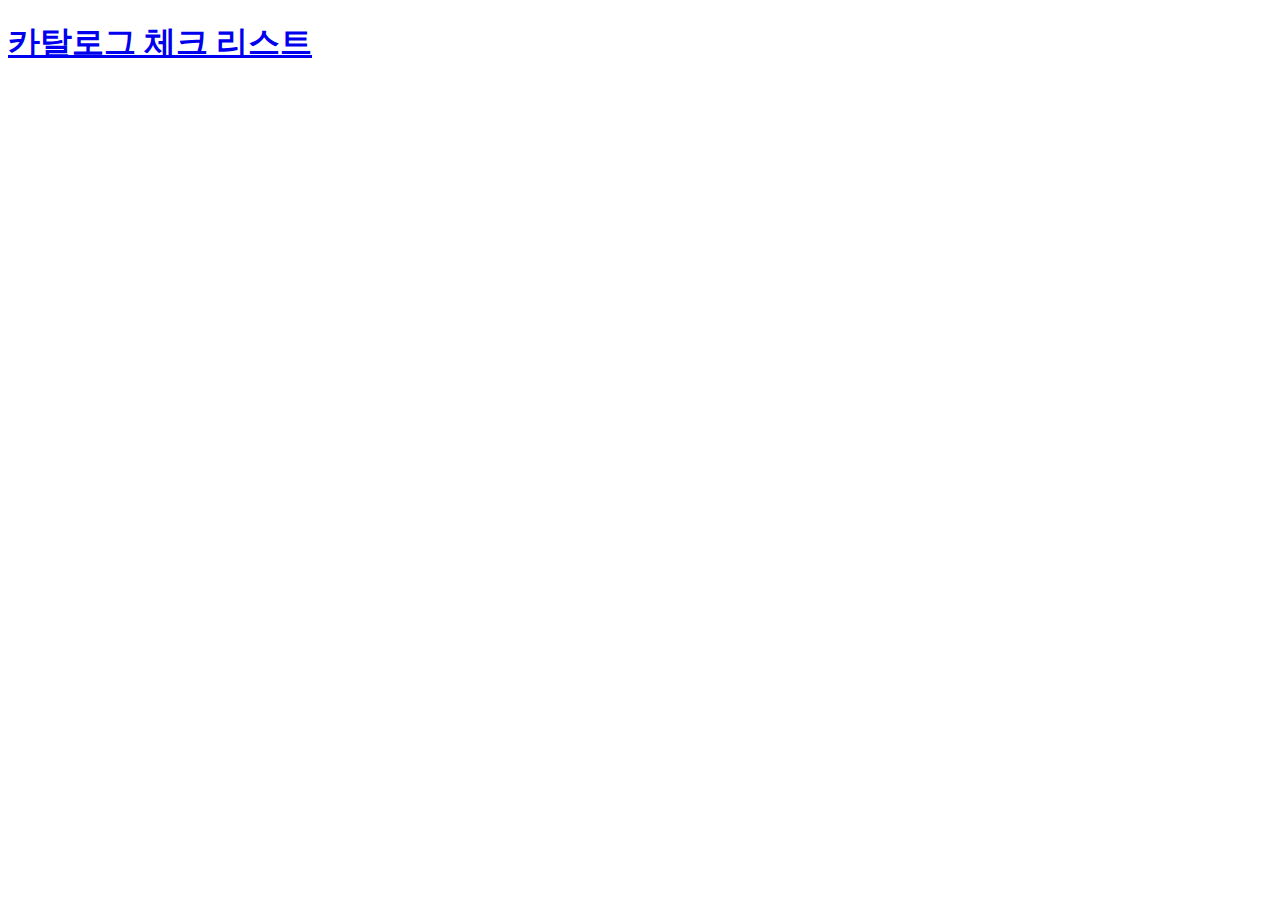
==== index.html @ 68a9fef1 "Create repository" ====
<!DOCTYPE html>
<html lang="kr">
<head>
    <meta charset="UTF-8">
    <meta name="viewport" content="width=device-width, initial-scale=1.0">
    <title>카탈로그 체크 리스트</title>
    <link rel="stylesheet" href="css/main.css">
</head>
<body>
    <div class="container">
        <h1 class="title">
            <a href="/">카탈로그 체크 리스트</a>
        </h1>
        <div class="table-wrapper"></div>
    </div>
</body>
</html>
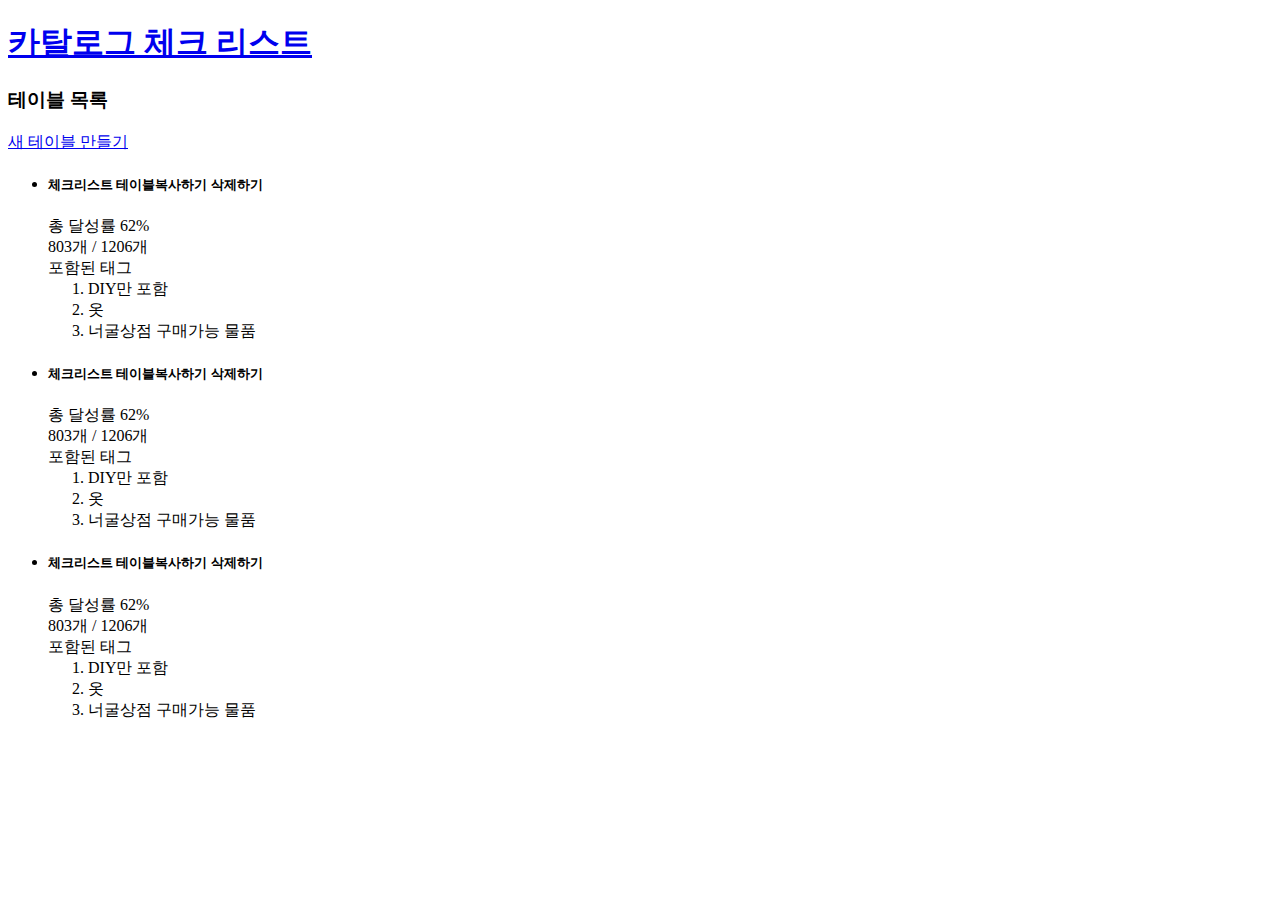
==== commit 5f5e2118: "Refector #1 - Markup base html" ====
--- a/index.html
+++ b/index.html
@@ -7,11 +7,98 @@
     <link rel="stylesheet" href="css/main.css">
 </head>
 <body>
-    <div class="container">
+    <div id="container">
         <h1 class="title">
             <a href="/">카탈로그 체크 리스트</a>
         </h1>
-        <div class="table-wrapper"></div>
+        
+        <section id="table-list-wrapper">
+            <header>
+                <h3>테이블 목록</h3>
+                <a href="/table/template-list">새 테이블 만들기</a>
+            </header>
+
+            <ul class="list">
+                <li class="table-info wrapper">
+                    <h5>
+                        체크리스트 테이블<span class="icon copy">복사하기</span>
+                        <span class="delete">삭제하기</span>
+                    </h5>
+                    <div class="card">
+                        <div class="acheivement">
+                            <div class="header">
+                                <span class="title">총 달성률</span>
+                                <span class="percentage">62%</span>
+                            </div>
+                            <div class="progress-bar"></div>
+                            <div class="count"">803개 / 1206개</div>
+                        </div>
+                        <div class="include-tags">
+                            <span class="title">포함된 태그</span>
+                            <ol class="tags">
+                                <li class="tag">DIY만 포함</li>
+                                <li class="tag">옷</li>
+                                <li class="tag">너굴상점 구매가능 물품</li>
+                            </ol>
+                        </div>
+                    </div>
+                </li>
+
+                <li class="table-info wrapper">
+                    <h5>
+                        체크리스트 테이블<span class="icon copy">복사하기</span>
+                        <span class="delete">삭제하기</span>
+                    </h5>
+                    <div class="card">
+                        <div class="acheivement">
+                            <div class="header">
+                                <span class="title">총 달성률</span>
+                                <span class="percentage">62%</span>
+                            </div>
+                            <div class="progress-bar"></div>
+                            <div class="count"">803개 / 1206개</div>
+                        </div>
+                        <div class="include-tags">
+                            <span class="title">포함된 태그</span>
+                            <ol class="tags">
+                                <li class="tag">DIY만 포함</li>
+                                <li class="tag">옷</li>
+                                <li class="tag">너굴상점 구매가능 물품</li>
+                            </ol>
+                        </div>
+                    </div>
+                </li>
+                
+                <li class="table-info wrapper">
+                    <h5>
+                        체크리스트 테이블<span class="icon copy">복사하기</span>
+                        <span class="delete">삭제하기</span>
+                    </h5>
+                    <div class="card">
+                        <div class="acheivement">
+                            <div class="header">
+                                <span class="title">총 달성률</span>
+                                <span class="percentage">62%</span>
+                            </div>
+                            <div class="progress-bar"></div>
+                            <div class="count"">803개 / 1206개</div>
+                        </div>
+                        <div class="include-tags">
+                            <span class="title">포함된 태그</span>
+                            <ol class="tags">
+                                <li class="tag">DIY만 포함</li>
+                                <li class="tag">옷</li>
+                                <li class="tag">너굴상점 구매가능 물품</li>
+                            </ol>
+                        </div>
+                    </div>
+                </li>
+            </ul>
+        </section>
     </div>
+
+    <footer>
+
+    </footer>
 </body>
 </html>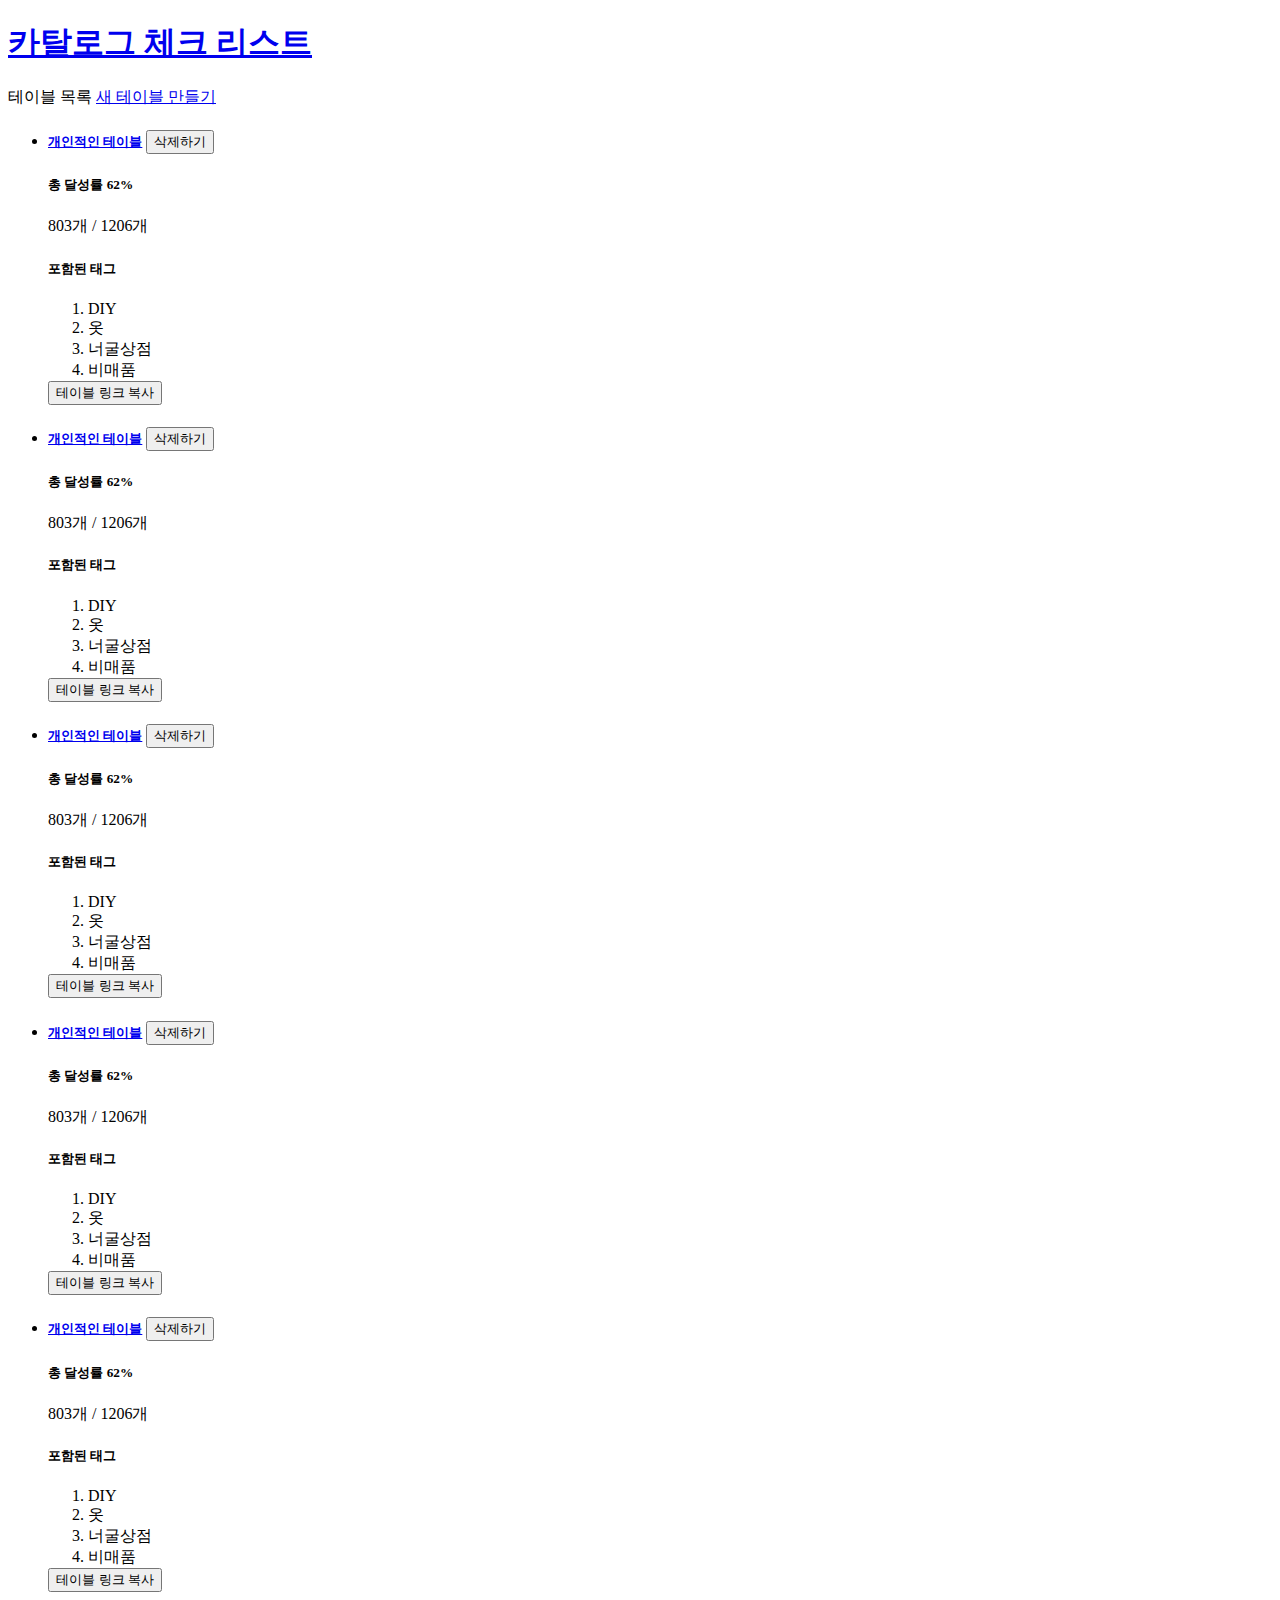
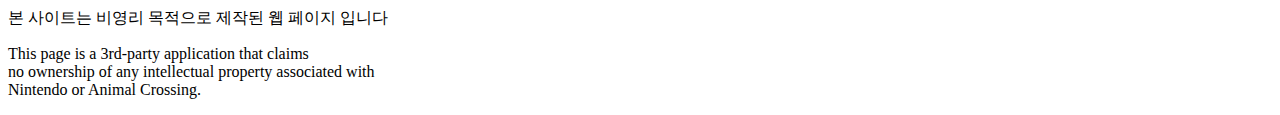
==== commit 58fd393b: "Refector #2 - Add Footer and modified classes" ====
--- a/index.html
+++ b/index.html
@@ -1,3 +1,4 @@
+<!-- https://djkeh.github.io/articles/How-to-write-a-git-commit-message-kor/ -->
 <!DOCTYPE html>
 <html lang="kr">
 <head>
@@ -9,96 +10,186 @@
 <body>
     <div id="container">
         <h1 class="title">
-            <a href="/">카탈로그 체크 리스트</a>
+            <a class="underline" href="/">카탈로그 체크 리스트</a>
         </h1>
         
         <section id="table-list-wrapper">
             <header>
-                <h3>테이블 목록</h3>
-                <a href="/table/template-list">새 테이블 만들기</a>
+                <span>테이블 목록</span>
+                <a class="text-light" href="/table/template-list">새 테이블 만들기</a>
             </header>
 
-            <ul class="list">
-                <li class="table-info wrapper">
+            <ul id="table-list">
+                <li class="table">
                     <h5>
-                        체크리스트 테이블<span class="icon copy">복사하기</span>
-                        <span class="delete">삭제하기</span>
+                        <a href="/table/view/s0mE_tAb1eID">개인적인 테이블<span class="ic-chevron-right"></span></a>
+                        <button class="delete text-light">삭제하기</button>
                     </h5>
                     <div class="card">
-                        <div class="acheivement">
-                            <div class="header">
+                        <div class="achievement">
+                            <h5 class="header">
                                 <span class="title">총 달성률</span>
                                 <span class="percentage">62%</span>
-                            </div>
-                            <div class="progress-bar"></div>
-                            <div class="count"">803개 / 1206개</div>
+                            </h5>
+                            <div class="progress-bar"><span class="progress" style="width:62%;"></span></div>
+                            <span class="count text-light">803개 / 1206개</span>
                         </div>
                         <div class="include-tags">
-                            <span class="title">포함된 태그</span>
+                            <h5 class="header">포함된 태그</h5>
                             <ol class="tags">
-                                <li class="tag">DIY만 포함</li>
+                                <li class="tag">DIY</li>
                                 <li class="tag">옷</li>
-                                <li class="tag">너굴상점 구매가능 물품</li>
+                                <li class="tag">너굴상점</li>
+                                <li class="tag">비매품</li>
                             </ol>
                         </div>
+                        <div class="pi-graph">
+
+                        </div>
                     </div>
+                    <button class="copy-table-link text-light">
+                        테이블 링크 복사 <span class="ic-copy text-light"></span>
+                    </button>
                 </li>
 
-                <li class="table-info wrapper">
+                <li class="table">
                     <h5>
-                        체크리스트 테이블<span class="icon copy">복사하기</span>
-                        <span class="delete">삭제하기</span>
+                        <a href="/table/view/s0mE_tAb1eID">개인적인 테이블<span class="ic-chevron-right"></span></a>
+                        <button class="delete text-light">삭제하기</button>
                     </h5>
                     <div class="card">
-                        <div class="acheivement">
-                            <div class="header">
+                        <div class="achievement">
+                            <h5 class="header">
                                 <span class="title">총 달성률</span>
                                 <span class="percentage">62%</span>
-                            </div>
-                            <div class="progress-bar"></div>
-                            <div class="count"">803개 / 1206개</div>
+                            </h5>
+                            <div class="progress-bar"><span class="progress" style="width:62%;"></span></div>
+                            <span class="count text-light">803개 / 1206개</span>
                         </div>
                         <div class="include-tags">
-                            <span class="title">포함된 태그</span>
+                            <h5 class="header">포함된 태그</h5>
                             <ol class="tags">
-                                <li class="tag">DIY만 포함</li>
+                                <li class="tag">DIY</li>
                                 <li class="tag">옷</li>
-                                <li class="tag">너굴상점 구매가능 물품</li>
+                                <li class="tag">너굴상점</li>
+                                <li class="tag">비매품</li>
                             </ol>
                         </div>
+                        <div class="pi-graph">
+
+                        </div>
                     </div>
+                    <button class="copy-table-link text-light">
+                        테이블 링크 복사 <span class="ic-copy text-light"></span>
+                    </button>
                 </li>
-                
-                <li class="table-info wrapper">
+
+                <li class="table">
                     <h5>
-                        체크리스트 테이블<span class="icon copy">복사하기</span>
-                        <span class="delete">삭제하기</span>
+                        <a href="/table/view/s0mE_tAb1eID">개인적인 테이블<span class="ic-chevron-right"></span></a>
+                        <button class="delete text-light">삭제하기</button>
                     </h5>
                     <div class="card">
-                        <div class="acheivement">
-                            <div class="header">
+                        <div class="achievement">
+                            <h5 class="header">
                                 <span class="title">총 달성률</span>
                                 <span class="percentage">62%</span>
-                            </div>
-                            <div class="progress-bar"></div>
-                            <div class="count"">803개 / 1206개</div>
+                            </h5>
+                            <div class="progress-bar"><span class="progress" style="width:62%;"></span></div>
+                            <span class="count text-light">803개 / 1206개</span>
                         </div>
                         <div class="include-tags">
-                            <span class="title">포함된 태그</span>
+                            <h5 class="header">포함된 태그</h5>
                             <ol class="tags">
-                                <li class="tag">DIY만 포함</li>
+                                <li class="tag">DIY</li>
                                 <li class="tag">옷</li>
-                                <li class="tag">너굴상점 구매가능 물품</li>
+                                <li class="tag">너굴상점</li>
+                                <li class="tag">비매품</li>
                             </ol>
                         </div>
+                        <div class="pi-graph">
+
+                        </div>
                     </div>
+                    <button class="copy-table-link text-light">
+                        테이블 링크 복사 <span class="ic-copy text-light"></span>
+                    </button>
+                </li>
+
+                <li class="table">
+                    <h5>
+                        <a href="/table/view/s0mE_tAb1eID">개인적인 테이블<span class="ic-chevron-right"></span></a>
+                        <button class="delete text-light">삭제하기</button>
+                    </h5>
+                    <div class="card">
+                        <div class="achievement">
+                            <h5 class="header">
+                                <span class="title">총 달성률</span>
+                                <span class="percentage">62%</span>
+                            </h5>
+                            <div class="progress-bar"><span class="progress" style="width:62%;"></span></div>
+                            <span class="count text-light">803개 / 1206개</span>
+                        </div>
+                        <div class="include-tags">
+                            <h5 class="header">포함된 태그</h5>
+                            <ol class="tags">
+                                <li class="tag">DIY</li>
+                                <li class="tag">옷</li>
+                                <li class="tag">너굴상점</li>
+                                <li class="tag">비매품</li>
+                            </ol>
+                        </div>
+                        <div class="pi-graph">
+
+                        </div>
+                    </div>
+                    <button class="copy-table-link text-light">
+                        테이블 링크 복사 <span class="ic-copy text-light"></span>
+                    </button>
+                </li>
+
+                <li class="table">
+                    <h5>
+                        <a href="/table/view/s0mE_tAb1eID">개인적인 테이블<span class="ic-chevron-right"></span></a>
+                        <button class="delete text-light">삭제하기</button>
+                    </h5>
+                    <div class="card">
+                        <div class="achievement">
+                            <h5 class="header">
+                                <span class="title">총 달성률</span>
+                                <span class="percentage">62%</span>
+                            </h5>
+                            <div class="progress-bar"><span class="progress" style="width:62%;"></span></div>
+                            <span class="count text-light">803개 / 1206개</span>
+                        </div>
+                        <div class="include-tags">
+                            <h5 class="header">포함된 태그</h5>
+                            <ol class="tags">
+                                <li class="tag">DIY</li>
+                                <li class="tag">옷</li>
+                                <li class="tag">너굴상점</li>
+                                <li class="tag">비매품</li>
+                            </ol>
+                        </div>
+                        <div class="pi-graph"></div>
+                    </div>
+                    <button class="copy-table-link text-light">
+                        테이블 링크 복사 <span class="ic-copy text-light"></span>
+                    </button>
                 </li>
             </ul>
         </section>
+
+        <footer>
+            <p class="text-light text-small">본 사이트는 비영리 목적으로 제작된 웹 페이지 입니다</p>
+            <p class="text-light text-small">This page is a 3rd-party application that claims <br>
+                no ownership of any intellectual property associated with <br>
+                Nintendo or Animal Crossing.
+            </p>
+        </footer>
     </div>
 
-    <footer>
+    <link href="https://fonts.googleapis.com/css2?family=Noto+Sans+KR:wght@500&display=swap" rel="stylesheet">
 
-    </footer>
 </body>
 </html>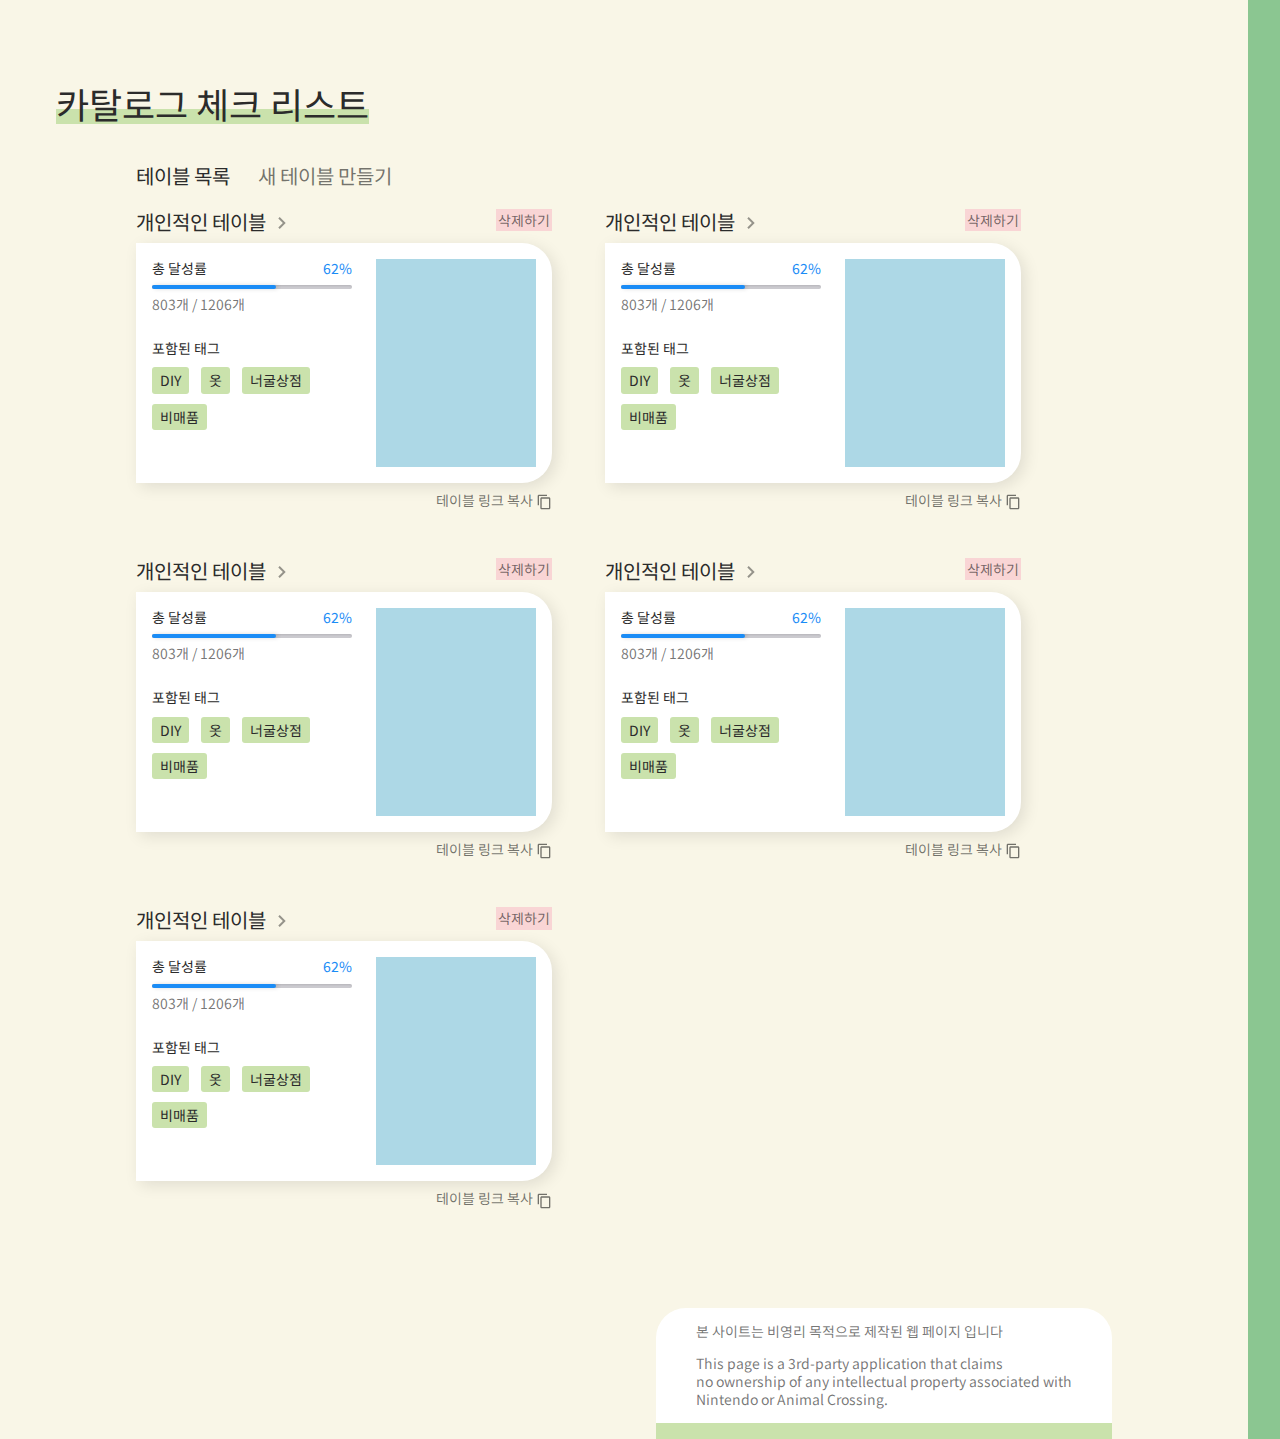
==== commit 8d2ddc0e: "Refector #8 - Disunite main.css and template.css" ====
--- a/index.html
+++ b/index.html
@@ -5,6 +5,7 @@
     <meta charset="UTF-8">
     <meta name="viewport" content="width=device-width, initial-scale=1.0">
     <title>카탈로그 체크 리스트</title>
+    <link rel="stylesheet" href="css/template.css">
     <link rel="stylesheet" href="css/main.css">
 </head>
 <body>
@@ -16,14 +17,14 @@
         <section id="table-list-wrapper">
             <header>
                 <span>테이블 목록</span>
-                <a class="text-light" href="/table/template-list">새 테이블 만들기</a>
+                <a class="text light" href="/table/template-list">새 테이블 만들기</a>
             </header>
 
             <ul id="table-list">
                 <li class="table">
                     <h5>
                         <a href="/table/view/s0mE_tAb1eID">개인적인 테이블<span class="ic-chevron-right"></span></a>
-                        <button class="delete text-light">삭제하기</button>
+                        <button class="delete text light">삭제하기</button>
                     </h5>
                     <div class="card">
                         <div class="achievement">
@@ -32,7 +33,7 @@
                                 <span class="percentage">62%</span>
                             </h5>
                             <div class="progress-bar"><span class="progress" style="width:62%;"></span></div>
-                            <span class="count text-light">803개 / 1206개</span>
+                            <span class="count text light">803개 / 1206개</span>
                         </div>
                         <div class="include-tags">
                             <h5 class="header">포함된 태그</h5>
@@ -47,15 +48,15 @@
 
                         </div>
                     </div>
-                    <button class="copy-table-link text-light">
-                        테이블 링크 복사 <span class="ic-copy text-light"></span>
+                    <button class="copy-table-link text light">
+                        테이블 링크 복사 <span class="ic-copy text light"></span>
                     </button>
                 </li>
 
                 <li class="table">
                     <h5>
                         <a href="/table/view/s0mE_tAb1eID">개인적인 테이블<span class="ic-chevron-right"></span></a>
-                        <button class="delete text-light">삭제하기</button>
+                        <button class="delete text light">삭제하기</button>
                     </h5>
                     <div class="card">
                         <div class="achievement">
@@ -64,7 +65,7 @@
                                 <span class="percentage">62%</span>
                             </h5>
                             <div class="progress-bar"><span class="progress" style="width:62%;"></span></div>
-                            <span class="count text-light">803개 / 1206개</span>
+                            <span class="count text light">803개 / 1206개</span>
                         </div>
                         <div class="include-tags">
                             <h5 class="header">포함된 태그</h5>
@@ -79,15 +80,15 @@
 
                         </div>
                     </div>
-                    <button class="copy-table-link text-light">
-                        테이블 링크 복사 <span class="ic-copy text-light"></span>
+                    <button class="copy-table-link text light">
+                        테이블 링크 복사 <span class="ic-copy text light"></span>
                     </button>
                 </li>
 
                 <li class="table">
                     <h5>
                         <a href="/table/view/s0mE_tAb1eID">개인적인 테이블<span class="ic-chevron-right"></span></a>
-                        <button class="delete text-light">삭제하기</button>
+                        <button class="delete text light">삭제하기</button>
                     </h5>
                     <div class="card">
                         <div class="achievement">
@@ -96,7 +97,7 @@
                                 <span class="percentage">62%</span>
                             </h5>
                             <div class="progress-bar"><span class="progress" style="width:62%;"></span></div>
-                            <span class="count text-light">803개 / 1206개</span>
+                            <span class="count text light">803개 / 1206개</span>
                         </div>
                         <div class="include-tags">
                             <h5 class="header">포함된 태그</h5>
@@ -111,15 +112,15 @@
 
                         </div>
                     </div>
-                    <button class="copy-table-link text-light">
-                        테이블 링크 복사 <span class="ic-copy text-light"></span>
+                    <button class="copy-table-link text light">
+                        테이블 링크 복사 <span class="ic-copy text light"></span>
                     </button>
                 </li>
 
                 <li class="table">
                     <h5>
                         <a href="/table/view/s0mE_tAb1eID">개인적인 테이블<span class="ic-chevron-right"></span></a>
-                        <button class="delete text-light">삭제하기</button>
+                        <button class="delete text light">삭제하기</button>
                     </h5>
                     <div class="card">
                         <div class="achievement">
@@ -128,7 +129,7 @@
                                 <span class="percentage">62%</span>
                             </h5>
                             <div class="progress-bar"><span class="progress" style="width:62%;"></span></div>
-                            <span class="count text-light">803개 / 1206개</span>
+                            <span class="count text light">803개 / 1206개</span>
                         </div>
                         <div class="include-tags">
                             <h5 class="header">포함된 태그</h5>
@@ -143,15 +144,15 @@
 
                         </div>
                     </div>
-                    <button class="copy-table-link text-light">
-                        테이블 링크 복사 <span class="ic-copy text-light"></span>
+                    <button class="copy-table-link text light">
+                        테이블 링크 복사 <span class="ic-copy text light"></span>
                     </button>
                 </li>
 
                 <li class="table">
                     <h5>
                         <a href="/table/view/s0mE_tAb1eID">개인적인 테이블<span class="ic-chevron-right"></span></a>
-                        <button class="delete text-light">삭제하기</button>
+                        <button class="delete text light">삭제하기</button>
                     </h5>
                     <div class="card">
                         <div class="achievement">
@@ -160,7 +161,7 @@
                                 <span class="percentage">62%</span>
                             </h5>
                             <div class="progress-bar"><span class="progress" style="width:62%;"></span></div>
-                            <span class="count text-light">803개 / 1206개</span>
+                            <span class="count text light">803개 / 1206개</span>
                         </div>
                         <div class="include-tags">
                             <h5 class="header">포함된 태그</h5>
@@ -173,16 +174,16 @@
                         </div>
                         <div class="pi-graph"></div>
                     </div>
-                    <button class="copy-table-link text-light">
-                        테이블 링크 복사 <span class="ic-copy text-light"></span>
+                    <button class="copy-table-link text light">
+                        테이블 링크 복사 <span class="ic-copy text light"></span>
                     </button>
                 </li>
             </ul>
         </section>
 
         <footer>
-            <p class="text-light text-small">본 사이트는 비영리 목적으로 제작된 웹 페이지 입니다</p>
-            <p class="text-light text-small">This page is a 3rd-party application that claims <br>
+            <p class="text light small">본 사이트는 비영리 목적으로 제작된 웹 페이지 입니다</p>
+            <p class="text light small">This page is a 3rd-party application that claims <br>
                 no ownership of any intellectual property associated with <br>
                 Nintendo or Animal Crossing.
             </p>
--- a/css/template.css
+++ b/css/template.css
@@ -0,0 +1,105 @@
+/* variables */
+:root {
+    --theme-bg-light: #F9F6E7;
+    --theme-point: #8BC691;
+    --theme-point-light: #CAE2AC;
+    --theme-warn: #e67f77;
+    --theme-warn-light: #F9D5D5;
+    --text: #2B2B2B;
+    --text-light: rgba(0, 0, 0, 0.55);
+    --text-point: #1A8CF6;
+    --text-point-light: #a3caff;
+    --text-small: 0.7rem;
+    --disabled: #DDD;
+    font-size: 20px;
+}
+
+/* RESET */
+* { box-sizing: border-box; }
+html, body { width: 100%; height: 100%; margin: 0; }
+h1, h5, span, p, a, li, button, input, label, header, th, td { color: var(--text); font: normal 1rem/130% "Noto Sans KR"; }
+h1 { font-size: 1.8rem; }
+ul, ol { padding: 0; }
+li { list-style: none; }
+a { text-decoration: none; }
+input { border: none; }
+button { background: none; border: none; padding: 0; cursor: pointer; }
+
+.text.light { color: var(--text-light); }
+.text.small { font-size: var(--text-small); }
+
+.ic {
+    font-size: 0;
+    display: inline-block;
+}
+.tag { 
+    background: var(--theme-point-light); 
+    padding: 4px 8px; 
+    border-radius: 3px; 
+    display: inline-block;
+    margin: 0 8px 8px 0;
+}
+a, button {
+    background-color: transparent;
+    transition: background-color .1s ease-out;
+}
+a:focus, button:focus,
+a:hover, button:hover {
+    background-color: var(--text-point-light);
+}
+
+.dropdown {
+    display: none;
+    position: absolute;
+    top: 100%;
+    left: 0;
+    margin: 0;
+    overflow-y: scroll;
+    background: white;
+    border: 1px solid var(--text);
+    z-index: 10;
+    box-shadow: 4px 4px 16px rgba(0,0,0,0.15);
+}
+
+/* Title */
+.underline {
+    position: relative;
+    z-index: 0;
+    font-size: inherit;
+}
+.underline::after {
+    content: '';
+    position: absolute;
+    display: inline-block;
+    left: 0;
+    bottom: 0.15em;
+    height: 0.4em;
+    width: 100%;
+    z-index: -1;
+    background-color: var(--theme-point-light);
+}
+
+#container {
+    width: 100%;
+    min-height: 100%;
+    overflow: hidden;
+    background-color: var(--theme-bg-light);
+    padding: 56px 0 146px 56px;
+    border-right: 32px solid var(--theme-point);
+    position: relative;
+}
+
+#container > h1.title {
+    margin-bottom: 32px;
+}
+
+footer {
+    position: absolute;
+    bottom: 0;
+    right: 136px;
+    background: white;
+    display: inline-block;
+    border-bottom: 16px solid var(--theme-point-light);
+    padding: 0 40px;
+    border-radius: 30px 30px 0 0;
+}--- a/css/main.css
+++ b/css/main.css
@@ -0,0 +1,113 @@
+#table-list-wrapper {
+    margin: 36px auto;
+    padding: 0 80px;
+}
+#table-list-wrapper header span {
+    display: inline-block;
+    margin-right: 24px;
+}
+/* Table */
+#table-list .table {
+    position: relative;
+    width: 416px;
+    display: inline-block;
+    margin: 0 48px 48px 0;
+}
+.table h5 {
+    margin: 0 0 8px;
+}
+.table h5 .ic-chevron-right {
+    font-size: 0;
+    padding: 12px;
+    margin-left: 4px;
+    background-image: url(../images/icons/chevron_right.svg);
+    vertical-align: bottom;
+    display: inline-block;
+}
+.table h5 .delete {
+    float: right;
+    font-size: var(--text-small);
+    background: var(--theme-warn-light);
+    padding: 2px;
+}
+.table .card {
+    background: white;
+    box-shadow: 4px 4px 16px rgba(0,0,0,0.1);
+    width: 100%;
+    height: 240px;
+    padding: 16px;
+    border-radius: 0 30px 30px 0;
+    position: relative;
+    overflow: hidden;
+}
+.table .card .table-link {
+    position: absolute;
+    left: 0;
+    top: 0;
+    width: 100%;
+    height: 100%;
+    font-size: 0;
+    display: inline-block;
+}
+.table .card span,
+.table .card li,
+.table .card h5 {
+    font-size: var(--text-small);
+}
+.table .card .achievement,
+.table .card .include-tags {
+    width: 200px;
+    display: inline-block;
+}
+.table .card .achievement {
+    margin-bottom: 24px;
+}
+.table .card .achievement .header {
+    overflow: hidden;
+}
+.table .card .achievement .header .title {
+    float: left;
+}
+.table .card .achievement .header .percentage {
+    color: var(--text-point);
+    float: right;
+}
+.table .card .achievement .progress-bar {
+    width: 100%;
+    height: 4px;
+    background: #D0CFD4;
+    box-shadow: 1px 1px 3px rgba(0, 0, 0, 0.15) inset;
+    position: relative;
+    border-radius: 3px;
+}
+.table .card .achievement .progress-bar .progress {
+    display: inline-block;
+    height: 100%;
+    background-color: var(--text-point);
+    position: absolute;
+    border-radius: 4px;
+    box-shadow: 2px 0 4px rgba(0,0,0,0.15);
+}
+.table .card .include-tags .header {
+    margin-bottom: 8px;
+}
+.table .card .pi-graph {
+    position: absolute;
+    background: lightblue;
+    right: 16px;
+    bottom: 16px;
+    width: 160px;
+    height: calc(100% - 32px);
+}
+.table .copy-table-link {
+    float: right;
+    font-size: var(--text-small);
+    margin-top: 8px;
+}
+.table .copy-table-link .ic-copy {
+    font-size: 0;
+    padding: 8px;
+    background-image: url(../images/icons/copy.svg);
+    vertical-align: middle;
+    display: inline-block;
+}
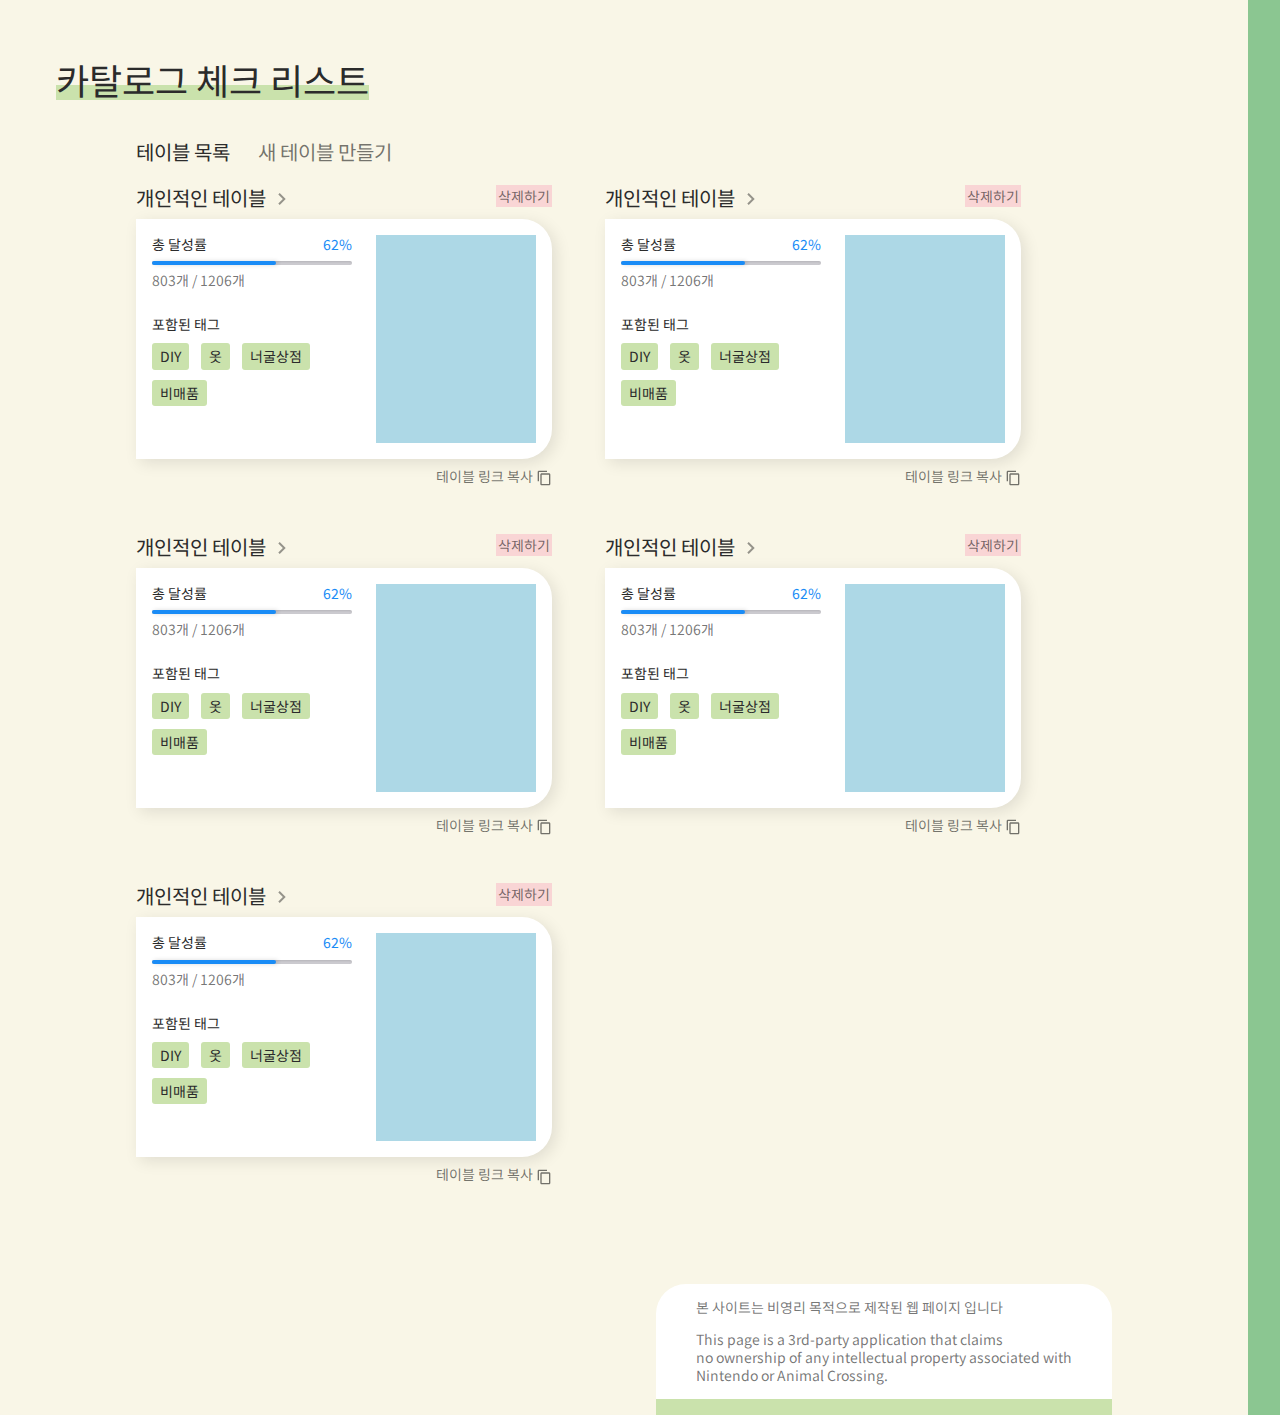
==== commit 6b67c6b8: "Refector #10 - Renaming template.css into frame.css" ====
--- a/index.html
+++ b/index.html
@@ -5,7 +5,7 @@
     <meta charset="UTF-8">
     <meta name="viewport" content="width=device-width, initial-scale=1.0">
     <title>카탈로그 체크 리스트</title>
-    <link rel="stylesheet" href="css/template.css">
+    <link rel="stylesheet" href="css/frame.css">
     <link rel="stylesheet" href="css/main.css">
 </head>
 <body>
--- a/css/frame.css
+++ b/css/frame.css
@@ -0,0 +1,105 @@
+/* variables */
+:root {
+    --theme-bg-light: #F9F6E7;
+    --theme-point: #8BC691;
+    --theme-point-light: #CAE2AC;
+    --theme-warn: #e67f77;
+    --theme-warn-light: #F9D5D5;
+    --text: #2B2B2B;
+    --text-light: rgba(0, 0, 0, 0.55);
+    --text-point: #1A8CF6;
+    --text-point-light: #a3caff;
+    --text-small: 0.7rem;
+    --disabled: #DDD;
+    font-size: 20px;
+}
+
+/* RESET */
+* { box-sizing: border-box; }
+html, body { width: 100%; height: 100%; margin: 0; }
+h1, h5, span, p, a, li, button, input, label, header, th, td { color: var(--text); font: normal 1rem/130% "Noto Sans KR"; }
+h1 { font-size: 1.8rem; }
+ul, ol { padding: 0; }
+li { list-style: none; }
+a { text-decoration: none; }
+input { border: none; }
+button { background: none; border: none; padding: 0; cursor: pointer; }
+
+.text.light { color: var(--text-light); }
+.text.small { font-size: var(--text-small); }
+
+.ic {
+    font-size: 0;
+    display: inline-block;
+}
+.tag { 
+    background: var(--theme-point-light); 
+    padding: 4px 8px; 
+    border-radius: 3px; 
+    display: inline-block;
+    margin: 0 8px 8px 0;
+}
+a, button {
+    background-color: transparent;
+    transition: background-color .1s ease-out;
+}
+a:focus, button:focus,
+a:hover, button:hover {
+    background-color: var(--text-point-light);
+}
+
+.dropdown {
+    display: none;
+    position: absolute;
+    top: 100%;
+    left: 0;
+    margin: 0;
+    overflow-y: scroll;
+    background: white;
+    border: 1px solid var(--text);
+    z-index: 10;
+    box-shadow: 4px 4px 16px rgba(0,0,0,0.15);
+}
+
+/* Title */
+.underline {
+    position: relative;
+    z-index: 0;
+    font-size: inherit;
+}
+.underline::after {
+    content: '';
+    position: absolute;
+    display: inline-block;
+    left: 0;
+    bottom: 0.15em;
+    height: 0.4em;
+    width: 100%;
+    z-index: -1;
+    background-color: var(--theme-point-light);
+}
+
+#container {
+    width: 100%;
+    min-height: 100%;
+    overflow: hidden;
+    background-color: var(--theme-bg-light);
+    padding: 32px 0 146px 56px;
+    border-right: 32px solid var(--theme-point);
+    position: relative;
+}
+
+#container > h1.title {
+    margin-bottom: 32px;
+}
+
+footer {
+    position: absolute;
+    bottom: 0;
+    right: 136px;
+    background: white;
+    display: inline-block;
+    border-bottom: 16px solid var(--theme-point-light);
+    padding: 0 40px;
+    border-radius: 30px 30px 0 0;
+}